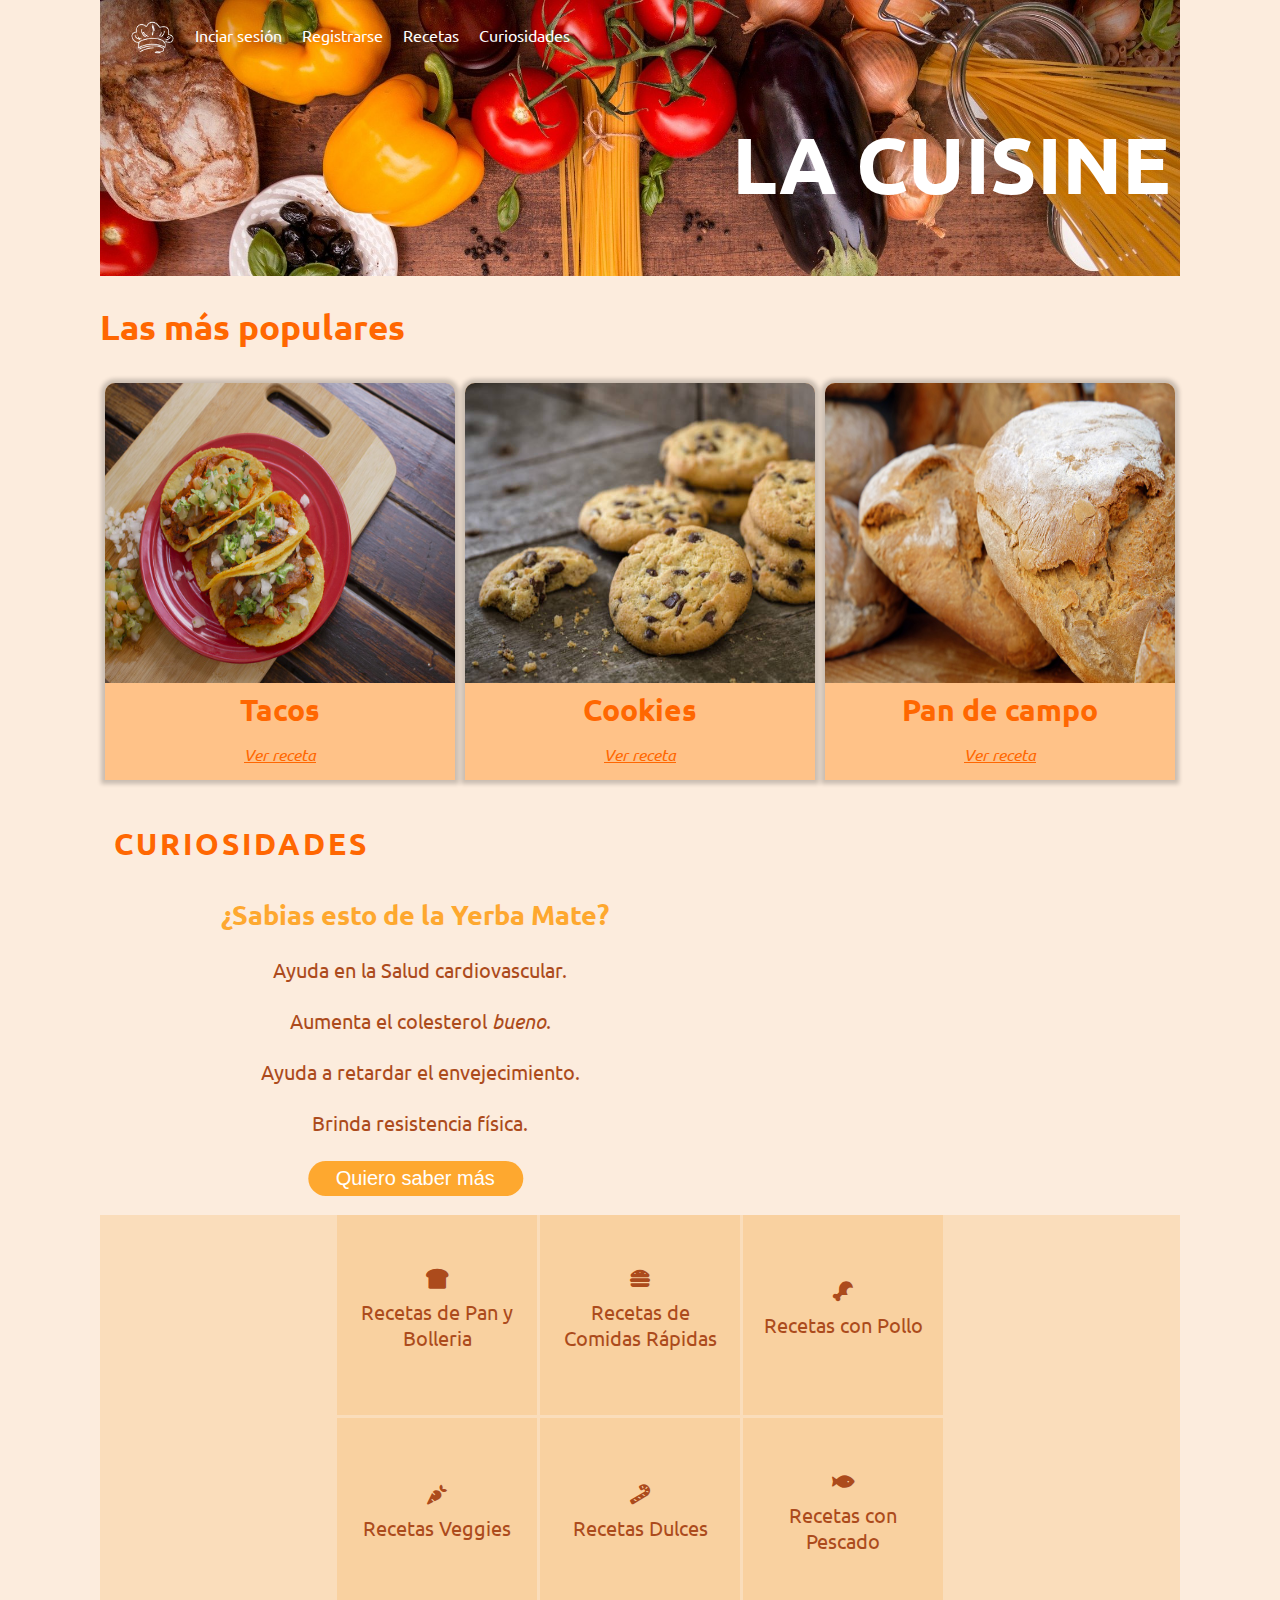
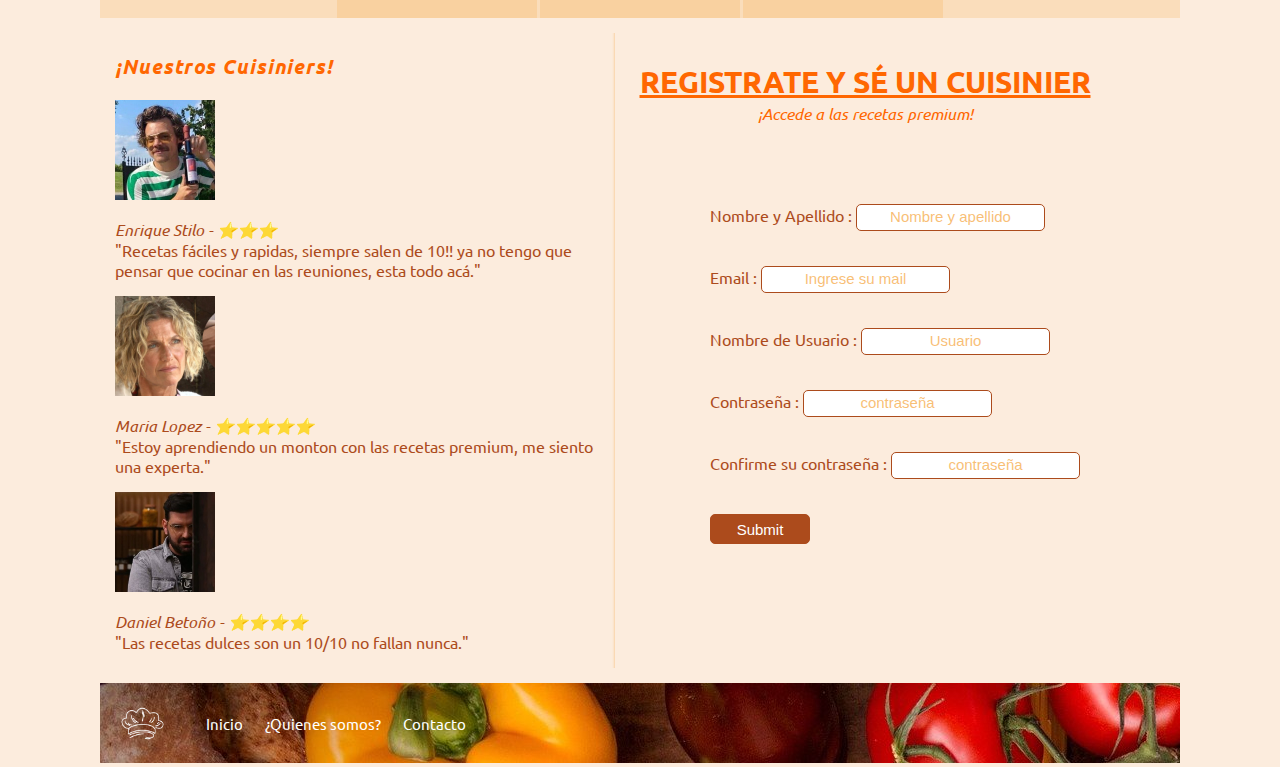
==== index.html @ 0534b6ce "Primer Commit" ====
<!DOCTYPE html>
<html lang="en">
<head>
    <meta charset="UTF-8">
    <meta http-equiv="X-UA-Compatible" content="IE=edge">
    <meta name="viewport" content="width=device-width, initial-scale=1.0">
    <link rel="stylesheet" href="style.css">
    <link rel="stylesheet" href="https://cdnjs.cloudflare.com/ajax/libs/font-awesome/5.15.3/css/all.min.css">
    <link rel="shortcut icon" href="./img/logo.png">
    <title>La Cuisine</title>
</head>
<body>
    <div class="conteiner">
    <header id="Inicio">
        <nav>
            <img src="./img/logow.png">
            <ul class="list-nav">
                <li><a href="#">Inciar sesión</a></li>
                <li><a href="#Registarse">Registrarse</a></li>
                <li><a href="#Recetas">Recetas</a></li>
                <li><a href="#Curiosidades">Curiosidades</a></li>
            </ul>
        </nav>
        <h1>LA CUISINE</h1>
    </header>
    <main class="main">
        <h2>Las más populares</h2>
     <div class="conteiner-cards">
        <div class="card">
            <img src="./img/tacos.jpg">
            <h3>Tacos</h3>
            <a href="#">Ver receta</a>
        </div>
        <div class="card">
            <img src="./img/cookies.jpg" alt="">
            <h3>Cookies</h3>
            <a href="#">Ver receta</a>
        </div>
        <div class="card">
            <img src="./img/pandecampo.jpg" alt="">
            <h3>Pan de campo</h3>
            <a href="#">Ver receta</a>
        </div>
      </div>
    </main>
    <section class="section-1" id="Curiosidades">
        <h2>CURIOSIDADES</h2>
    <div class="conteiner-info">
        <div class="info-princ">
            <h3>¿Sabias esto de la Yerba Mate?</h3>
            <ul class="list-ym">
                <li>Ayuda en la Salud cardiovascular.</li>
                <li>Aumenta el colesterol <em>bueno</em>.</li>
                <li>Ayuda a retardar el envejecimiento.</li>
                <li>Brinda resistencia física.</li>
            </ul>
            <button><a href="#">Quiero saber más</a></button>
        </div>
        <div class="video">
             <video src="./vid/pexels-los-muertos-crew-8279902.mp4" autoplay muted loop></video>   
        </div>     
    </div>       
    </section>
    <section class="section-2" id="Recetas">
       <div class="grid">
        <div class="a">
            <i class="fas fa-bread-slice"></i> 
            <a href="#">Recetas de Pan y Bolleria</a>
        </div>
        <div class="b">
            <i class="fas fa-hamburger"></i> 
            <a href="#">Recetas de Comidas Rápidas</a>
        </div>
        <div class="c">
            <i class="fas fa-drumstick-bite"></i>
            <a href="#">Recetas con Pollo</a>
        </div>
        <div class="d">
            <i class="fas fa-carrot"></i>
            <a href="#">Recetas Veggies</a>
        </div>
        <div class="e">
            <i class="fas fa-candy-cane"></i>
            <a href="#">Recetas Dulces</a>
        </div>
        <div class="f">
            <i class="fas fa-fish"></i> 
            <a href="#">Recetas con Pescado</a>
        </div>
       </div>
    </section>
    <section class="section-3">
        <aside class="aside">           
            <h3>¡Nuestros Cuisiniers!</h3>    
        <div>
            <img src="./img/harry.jpg">
            <div>
                <p><span>Enrique Stilo - ⭐⭐⭐</span> <br> "Recetas fáciles y rapidas, siempre salen de 10!! ya no tengo que pensar que cocinar en las reuniones, esta todo acá."</p>
            </div>
        </div>
        <div>
            <img src="./img/Maru.jpg">
            <div>
                <p><span>Maria Lopez - ⭐⭐⭐⭐⭐</span><br> "Estoy aprendiendo un monton con las recetas premium, me siento una experta."</p>
            </div>
        </div>
        <div>
            <img src="./img/betular.jpg" alt="">
            <div>
                <p><span>Daniel Betoño - ⭐⭐⭐⭐</span><br> "Las recetas dulces son un 10/10 no fallan nunca."</p>
            </div>
        </div>
    </aside>
    <div class="registrarse" id="Registarse">
        <h3>REGISTRATE Y SÉ UN CUISINIER</h3>
        <div>
            <p>¡Accede a las recetas premium!</p>
            <form>
                <ul>
                    <li> 
                        <label>Nombre y Apellido :</label> <input type="text" placeholder="Nombre y apellido">
                    </li>
                    <li>
                        <label>Email :</label> <input type="email" placeholder="Ingrese su mail">
                    </li>
                    <li>
                        <label>Nombre de Usuario :</label> <input type="text" placeholder="Usuario">
                    </li>
                    <li>
                        <label>Contraseña :</label> <input type="password" placeholder="contraseña">
                    </li>
                    <li>
                        <label>Confirme su contraseña :</label> <input type="password" placeholder="contraseña">
                    </li>
                    <li>
                        <input class="enviar" type="submit">
                    </li>
                </ul>
            </form>           
        </div>
    </div>
    </section>
    <footer class="footer">
            <div class="logo">
                <img src="./img/logow.png">
            </div>
            <div class="links">
                <ul class="list-ft">
                    <li><a href="#Inicio">Inicio</a></li>
                    <li> <a href="#">¿Quienes somos?</a></li>
                    <li><a href="#">Contacto</a></li>
                </ul>           
            </div>           
        </footer>
</div>
</body>
</html>
---- style.css ----
@import url('https://fonts.googleapis.com/css2?family=Ubuntu&display=swap');

html {
    box-sizing: border-box;
}

*,
*:before,
*:after {
  box-sizing: inherit;
}

body {
  margin: 0;
  display: flex;
  font-family: 'Ubuntu', sans-serif;
  background: #fcecdd ;
}
.conteiner {
  max-width: 1366px;
  margin: 0 auto;

}
header {
  background-image: url("img/header.jpg");
  background-repeat: no-repeat ; 
  background-size: cover;
  padding: 10px; 
}

nav {
  max-height: 50px;
  display: flex;
  align-items: center;
}

nav img {
   width: 45px;
   height: 45px;
   margin-left: 20px;
}

nav img:hover {
  width: 50px;
  height: 50px;
  transform: rotate(10deg);
}

.list-nav {
  margin: 20px 10px;
  padding: 0;
  display: flex;
  list-style: none; 

}

.list-nav a{
  margin: 5px;
  padding: 5px;
  text-decoration: none;
  color: white;
}

.list-nav a:hover {
  background: rgba(0, 0, 0, 0.2);
  cursor: pointer;
}

header h1 {
  text-align: end;
  color: white;
  font-size: 80px;
   
}
/* ------------- */
/* video {
  max-width: 500px; */

/* MAIN ----------- */
main h2 {
  color: #ff6701;
  font-size: 35px;
}

.conteiner-cards {
  display: flex;
  justify-content: center;
}

main img {
  width: 100%;
  height: 300px;
  border-radius: 10px 10px 0 0; 
}

.card {
  /* border: 1px solid black; */
  border-radius: 10px 10px 0 0;
  max-width: 350px;
  margin: 5px;
  background: #ffc288;
  box-shadow: 0 0 4px 4px rgba(0, 0, 0, 0.2);
}

.card h3 {
  color: #ff6701;
  text-align: center;
  font-size: 30px;
  margin: 5px;
}

.card a {
  display: flex;
  justify-content: center;
  align-items: center;
  margin: 15px;
  color: #ff6701;
  font-style: italic;
}

.card a:hover{
  font-size: 17px;
}

/* SECTION 1 --------------- */

.section-1 {
  /* border: 1px solid black; */
  max-width: 1366px;
  height: 400px;
  /* background: rgba(245, 163, 57, 0.2); */
  margin: 15px 0;
  border-radius: 10px;
}

.section-1 h2 {
  color: #ff6701;
  margin: 15px 7px 7px 7px;
  padding: 25px 7px 7px 7px;
  font-size: 30px;
  letter-spacing: 3px;
}

.conteiner-info {
  display: flex;
  justify-content: space-between;
  align-items: center;
  height: 330px;
}

.info-princ {
  width: 600px;
  height: 320px;
  text-align: center;
}

.info-princ h3 {
  color: #fea82f;
  font-size: 27px;
  margin: 15px;
  width: 100%;
}

.list-ym {
  list-style: none;
  margin: 10px;
  text-align: center;
}

.list-ym li {
  margin: 25px;
  font-size: 20px;
  color: #ac4b1c;
}

.info-princ  button{
  width: 215px;
  height: 35px;
  background: #fea82f;
  border: none;
  border-radius: 20px;
  font-size: 20px;
  margin-left: 18%;
  transform: translateX(-18%);
} 

.info-princ a {
  padding: 10px;
  color: white;
  text-decoration: none;
  text-align: center;
}

.info-princ button:hover {
  cursor: pointer;
  background: white;
  border: 1px solid #fea82f ;
}

.info-princ a:hover {
  color: #fea82f;
}

video{
  margin: 15px 40px 15px 15px;
  max-width: 500px;
  height: 300px; 
}

/* SECTIOM-2 ------------------- */
.grid {
  /* border: solid 1px black; */
  display: inline-grid;
  grid-template-columns: 200px 200px 200px;
  grid-template-rows: 200px 200px;
  grid-gap: 3px;
  
}
.section-2 div {
  background: rgba(245, 163, 57, 0.2); 
 /*  border: black 1px solid; */
  display: grid;
  justify-content: center;
}

.section-2 div a {
  display: grid;
  justify-items: center;
  align-items: start;
  text-align: center ;
  text-decoration: none;
  color: #ac4b1c;
  font-size: 20px;
  margin: 10px;
}
.section-2 div i {
  display: grid;
  justify-items: center;
  align-items: end;
  color: #ac4b1c;
  font-size: 20px;
}
.section-2 div a:hover {
  cursor: pointer;
  color: #ff6701;
}

.section-2 div i:hover {
  font-size: 23px;
  transform: rotate(10deg);
}

/* SECTION-3 ------------------------ */

.section-3 {
  /* max-width: 1366px ; */
  display: flex;
  margin: 15px;
}
.aside {
  /* border: 1px solid black; */
  box-shadow:inset -3px 0px 3px -3px rgba(245, 163, 57, 0.7);
  max-width: 500px ;
  
}
.aside img {
  width: 100px;
  height: 100px;
}

.aside h3 {
  font-size: 20px;
  color: #ff6701;
  font-style: italic;
  letter-spacing: 1px;
}

.aside span {
  font-style: italic;
}

.aside p {
  color: #ac4b1c;
}

/* ----------------- */

.registrarse {
  /* border: 1px solid black; */
  width: 500px;
  height: 500px;
}
.registrarse h3 {
   color: #ff6701;
   font-size: 30px;
   text-align: center;
   text-decoration: underline;
   margin-bottom: 2px;
}

.registrarse p {
  text-align: center;
  font-style: italic;
  color: #ff6701;
  margin-top: 0;
  margin-bottom: 10px;
}
.registrarse ul {
  margin: 80px 20px;
}
.registrarse li{
  width: 100%;
  margin: 35px;
  list-style: none;
}
label {
  color: #ac4b1c;
}

input {
  border: 1px solid #ac4b1c;
  border-radius: 5px;
  padding: 5px;
}

input::placeholder {
  font-size: 15px;
  text-align: center;
  color: rgba(245, 163, 57, 0.7);
}

.enviar {
  background: #ac4b1c;
  color: white;
  text-align: center;
  width: 100px;
  height: 30px;
  font-size: 15px;
  padding: 2px;
}

.enviar:hover {
  background: white;
  border: 1px solid #ac4b1c;
  color: #ac4b1c;
  cursor: pointer;
}

/* FOOTER ----------------- */
footer {
  background: url(./img/header.jpg);
  height: 80px;
  display: flex;
  justify-content: start;
  align-items: center;
}
.logo img{
  margin: 20px;
  width: 45px;
  height: 45px;
}

.logo img:hover {
  width: 50px;
  height: 50px;
  transform: rotate(10deg);
}

.list-ft {
display: flex;
list-style: none;
margin: 5px;
padding: 5px;
}

.list-ft li {
  font-size: 15px;
  margin: 5px;
}
.list-ft a:hover {
  background: rgba(0, 0, 0, 0.4);
  cursor: pointer;
}
.list-ft li  a {
  color: white;
  text-decoration: none;
  padding: 2px;
  margin: 4px;
  text-align: center;
}
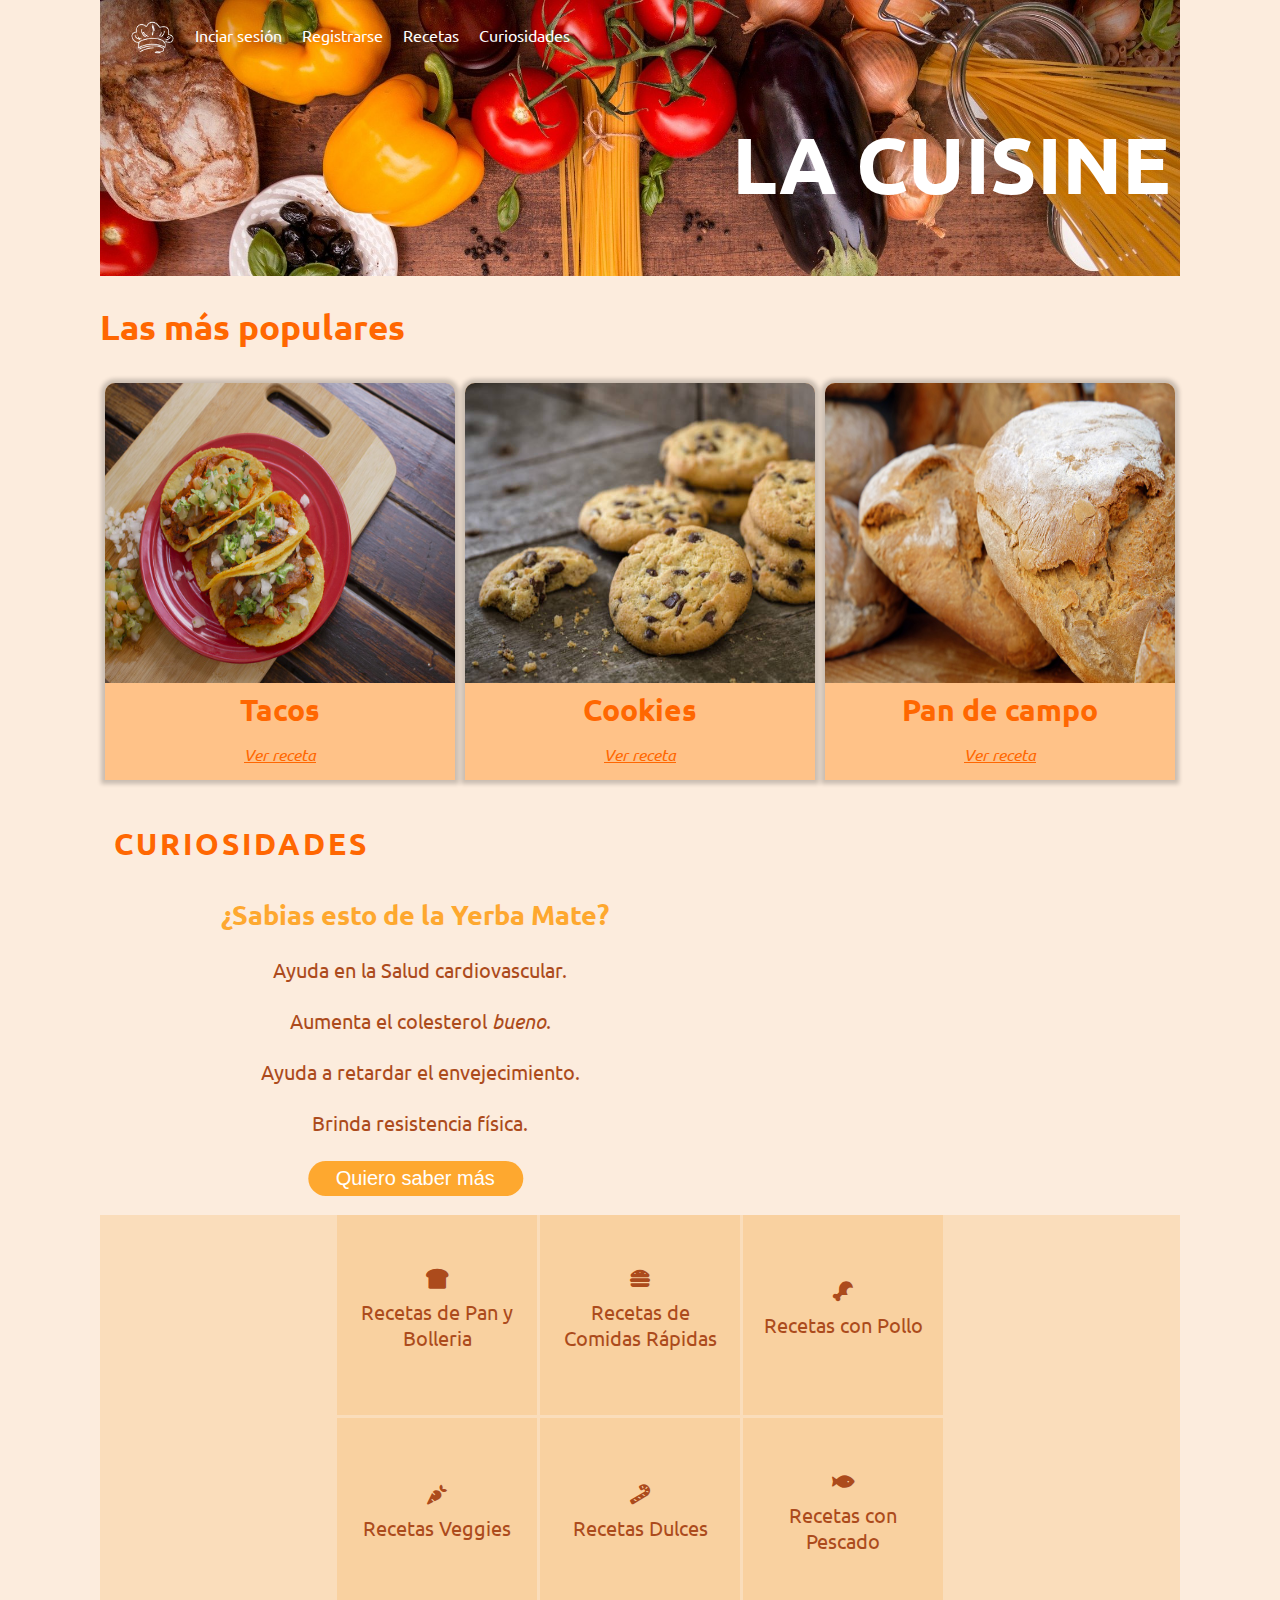
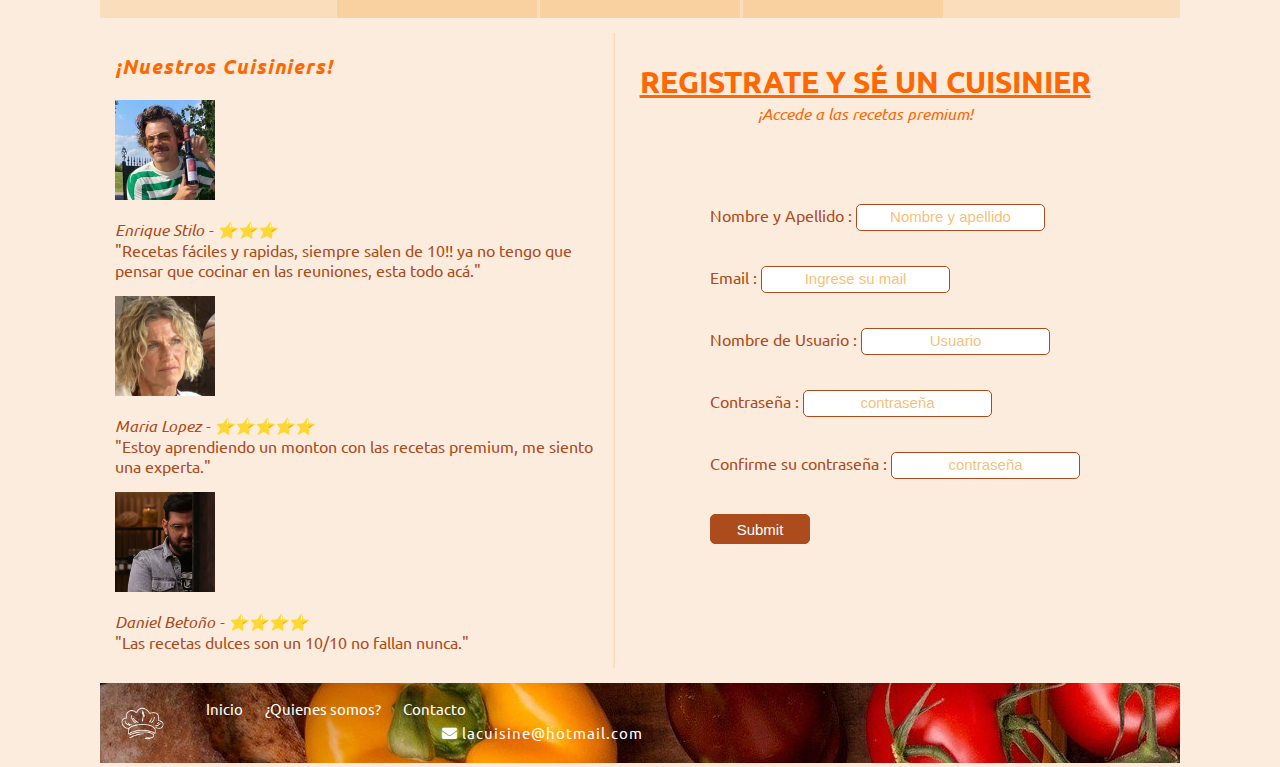
==== commit 1adb1e8e: "tercercommit" ====
--- a/index.html
+++ b/index.html
@@ -15,7 +15,14 @@
         <nav>
             <img src="./img/logow.png">
             <ul class="list-nav">
-                <li><a href="#">Inciar sesión</a></li>
+                <li>
+                    <a href="#">Inciar sesión</a>
+                <ul class="submenu">
+                    <li><input type="text" placeholder="Usuario"></li>
+                    <li><input type="password" placeholder="Contraseña"></li>
+                    <li><input class="enviar" type="submit"></li>
+                </ul>
+                </li>
                 <li><a href="#Registarse">Registrarse</a></li>
                 <li><a href="#Recetas">Recetas</a></li>
                 <li><a href="#Curiosidades">Curiosidades</a></li>
@@ -29,17 +36,17 @@
         <div class="card">
             <img src="./img/tacos.jpg">
             <h3>Tacos</h3>
-            <a href="#">Ver receta</a>
+            <a href="./paginas secundarias/tacos.html" target="_blank">Ver receta</a>
         </div>
         <div class="card">
             <img src="./img/cookies.jpg" alt="">
             <h3>Cookies</h3>
-            <a href="#">Ver receta</a>
+            <a href="./paginas secundarias/cookies.html" target="_blank">Ver receta</a>
         </div>
         <div class="card">
             <img src="./img/pandecampo.jpg" alt="">
             <h3>Pan de campo</h3>
-            <a href="#">Ver receta</a>
+            <a href="./paginas secundarias/Pandecampo.html" target="_blank">Ver receta</a>
         </div>
       </div>
     </main>
@@ -54,7 +61,7 @@
                 <li>Ayuda a retardar el envejecimiento.</li>
                 <li>Brinda resistencia física.</li>
             </ul>
-            <button><a href="#">Quiero saber más</a></button>
+            <button><a href="./paginas secundarias/yerbamate.html" target="_blank">Quiero saber más</a></button>
         </div>
         <div class="video">
              <video src="./vid/pexels-los-muertos-crew-8279902.mp4" autoplay muted loop></video>   
@@ -65,27 +72,27 @@
        <div class="grid">
         <div class="a">
             <i class="fas fa-bread-slice"></i> 
-            <a href="#">Recetas de Pan y Bolleria</a>
+            <a href="./paginas secundarias/ps5.html" target="_blank">Recetas de Pan y Bolleria</a>
         </div>
         <div class="b">
             <i class="fas fa-hamburger"></i> 
-            <a href="#">Recetas de Comidas Rápidas</a>
+            <a href="./paginas secundarias/ps5.html" target="_blank">Recetas de Comidas Rápidas</a>
         </div>
         <div class="c">
             <i class="fas fa-drumstick-bite"></i>
-            <a href="#">Recetas con Pollo</a>
+            <a href="./paginas secundarias/ps5.html" target="_blank">Recetas con Pollo</a>
         </div>
         <div class="d">
             <i class="fas fa-carrot"></i>
-            <a href="#">Recetas Veggies</a>
+            <a href="./paginas secundarias/ps5.html" target="_blank">Recetas Veggies</a>
         </div>
         <div class="e">
             <i class="fas fa-candy-cane"></i>
-            <a href="#">Recetas Dulces</a>
+            <a href="./paginas secundarias/ps5.html" target="_blank">Recetas Dulces</a>
         </div>
         <div class="f">
             <i class="fas fa-fish"></i> 
-            <a href="#">Recetas con Pescado</a>
+            <a href="./paginas secundarias/ps5.html" target="_blank">Recetas con Pescado</a>
         </div>
        </div>
     </section>
@@ -148,7 +155,10 @@
                 <ul class="list-ft">
                     <li><a href="#Inicio">Inicio</a></li>
                     <li> <a href="#">¿Quienes somos?</a></li>
-                    <li><a href="#">Contacto</a></li>
+                    <li><a href="#">Contacto</a>
+                    <ul>
+                        <li><i class="fas fa-envelope"></i>  lacuisine@hotmail.com</li>
+                    </ul></li>
                 </ul>           
             </div>           
         </footer>
--- a/style.css
+++ b/style.css
@@ -72,11 +72,42 @@
   font-size: 80px;
    
 }
-/* ------------- */
-/* video {
-  max-width: 500px; */
-
+/* SUBMENU NAV--------- */
+.submenu{
+  margin: 2px;
+  display: none;
+  position: absolute;
+
+}
+.submenu li{
+  float: none;
+  list-style: none;
+  margin: 2px;
+}
+.submenu input {
+  margin: 2px;
+  background: #ac4b1c;
+  border: none ;
+  width: 100px;
+}
+.submenu .enviar {
+  color: white;
+  background: #ac4b1c;
+  border: none;
+  width: 60px;
+  height: 20px;
+  padding: 2px;
+}
+.submenu input::placeholder{
+  color: white;
+}
+
+nav ul li:hover > ul {
+  display: block;
+
+}
 /* MAIN ----------- */
+
 main h2 {
   color: #ff6701;
   font-size: 35px;
@@ -388,3 +419,10 @@
   margin: 4px;
   text-align: center;
 }
+
+/* SUBMENU FOOTER -------- */
+.list-ft ul li {
+  list-style: none;
+  color: white;
+  letter-spacing: 1px;
+}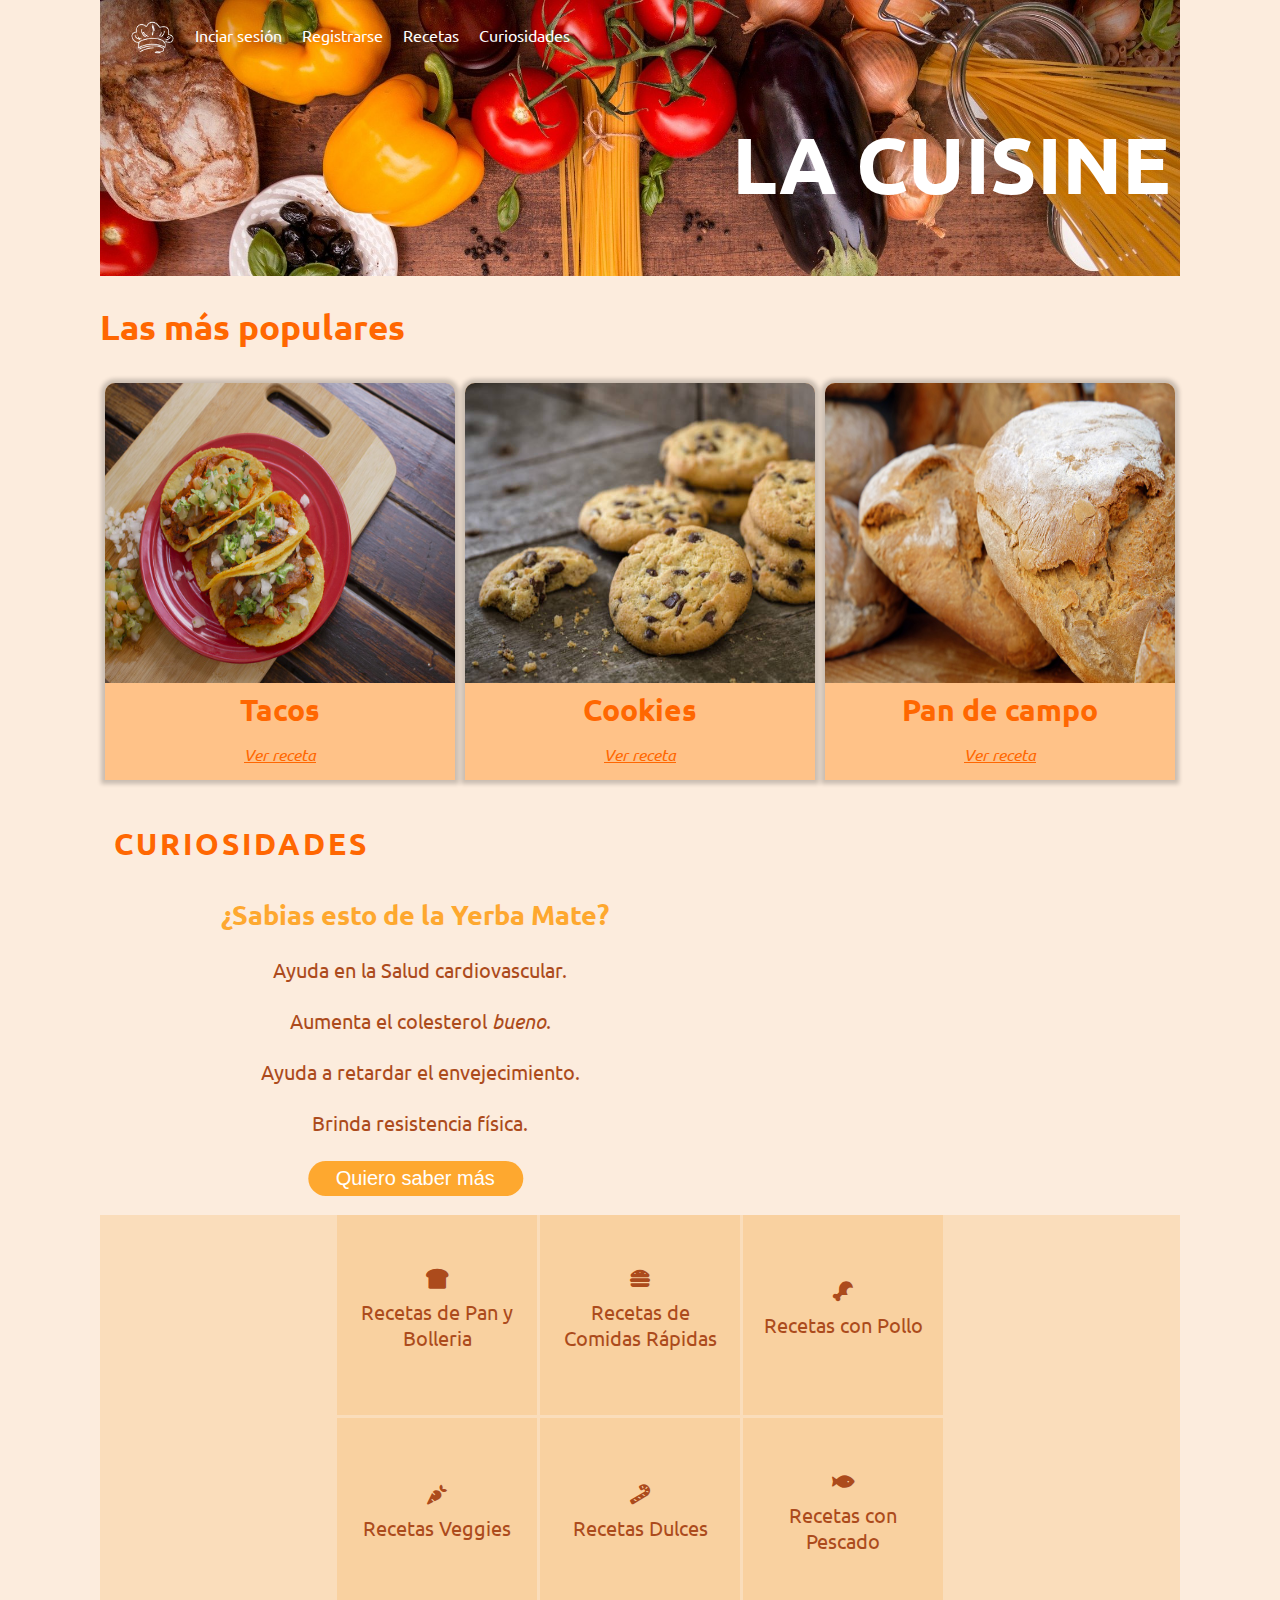
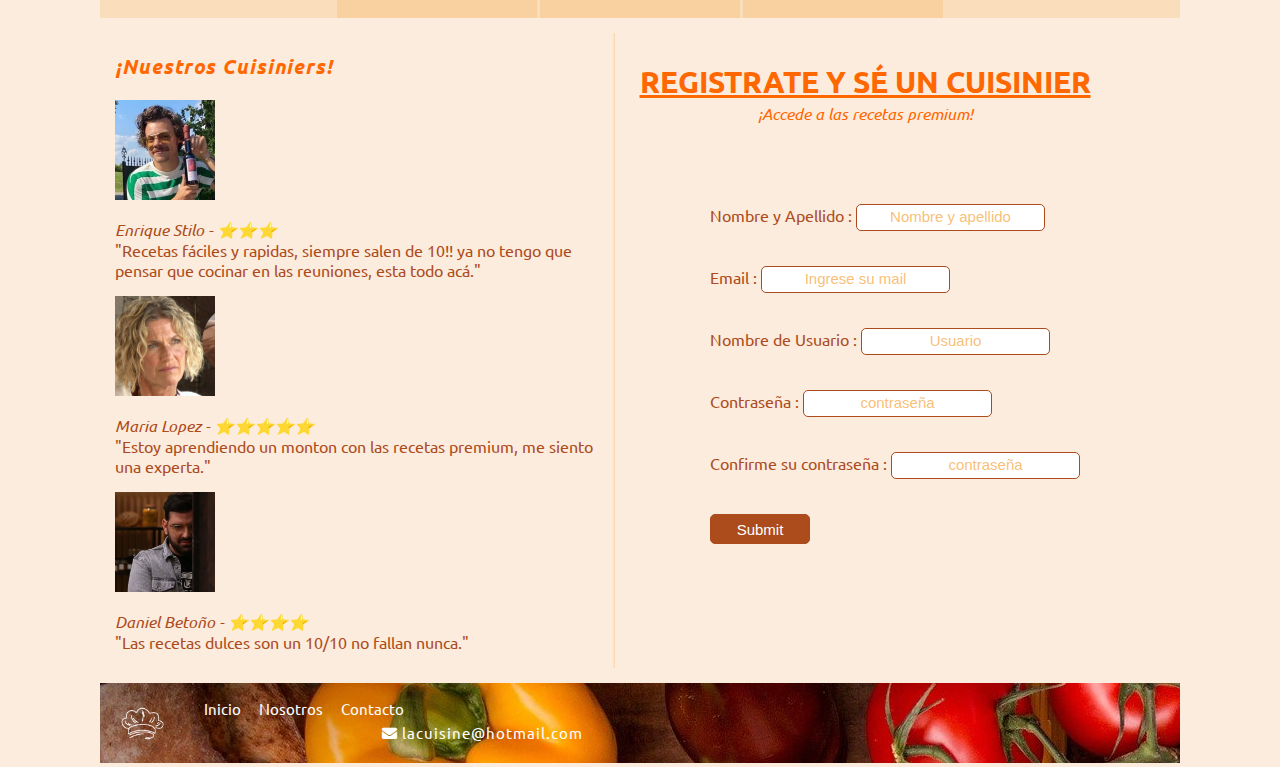
==== commit 12a0dd27: "ultimocommit" ====
--- a/index.html
+++ b/index.html
@@ -154,7 +154,7 @@
             <div class="links">
                 <ul class="list-ft">
                     <li><a href="#Inicio">Inicio</a></li>
-                    <li> <a href="#">¿Quienes somos?</a></li>
+                    <li> <a href="./paginas secundarias/ps6.html">Nosotros</a></li>
                     <li><a href="#">Contacto</a>
                     <ul>
                         <li><i class="fas fa-envelope"></i>  lacuisine@hotmail.com</li>
--- a/style.css
+++ b/style.css
@@ -416,7 +416,7 @@
   color: white;
   text-decoration: none;
   padding: 2px;
-  margin: 4px;
+  margin: 2px;
   text-align: center;
 }
 
@@ -425,4 +425,129 @@
   list-style: none;
   color: white;
   letter-spacing: 1px;
+}
+
+/* MEDIA QUERIE EJAWr */
+@media (max-width: 1024px) {
+  .conteiner {
+    max-width: 1024px;
+  }
+  h1 {
+    margin: 15px;
+  }
+
+  .card img {
+    height: 200px;
+  }
+  .card {
+    width: 280px;
+  }
+
+  main h2 {
+    margin: 7px;
+    padding: 7px;
+  }
+}
+
+@media (max-width:768px) {
+.conteiner {
+  max-width: 768px;
+  margin: 0 auto;
+}
+
+video {
+  width: 300px;
+  height: 300px;
+  margin: 1px;
+}
+
+.section-3 {
+  margin: 2px;
+  display: flex;
+  flex-direction: column;
+  justify-content: center;
+  align-items: center;
+}
+
+.registrarse {
+  height: 320px;
+  margin: 5px;
+}
+.registrarse div {
+  margin: 5px;
+}
+.registrarse ul {
+  margin: 2px;
+}
+
+.registrarse li {
+  margin: 10px;
+}
+
+
+}
+
+@media (max-width: 500px) {
+  .conteiner {
+    max-width: 500px;
+    margin: 0 auto;
+  }
+  header h1 {
+    font-size: 45px;
+  }
+
+  nav a {
+    font-size: 15px;
+  }
+  .conteiner-cards {
+    display: flex;
+    align-items: center;
+    justify-content: center;
+    flex-direction: column;
+  }
+  footer {
+    max-width: 500px;
+    margin: 0 auto;   
+  }
+  footer a,
+  footer i{
+    width: 100%;
+    text-align: justify;
+    font-size: 15px;
+  }
+  video {
+    display: none;
+  }
+
+  .grid {
+    display: grid;
+    grid-template-columns: repeat(3, 1fr);
+    grid-auto-rows: minmax(100px, auto);
+
+  }
+
+  .grid div a {
+    font: 1x;
+  }
+
+  .section-3 {
+    margin: 2px;
+    display: flex;
+    flex-direction: column;
+  }
+
+  .registrarse {
+    height: 320px;
+    margin: 5px;
+  }
+  .registrarse div {
+    margin: 5px;
+  }
+  .registrarse ul {
+    margin: 2px;
+  }
+
+  .registrarse li {
+    margin: 10px;
+  }
 }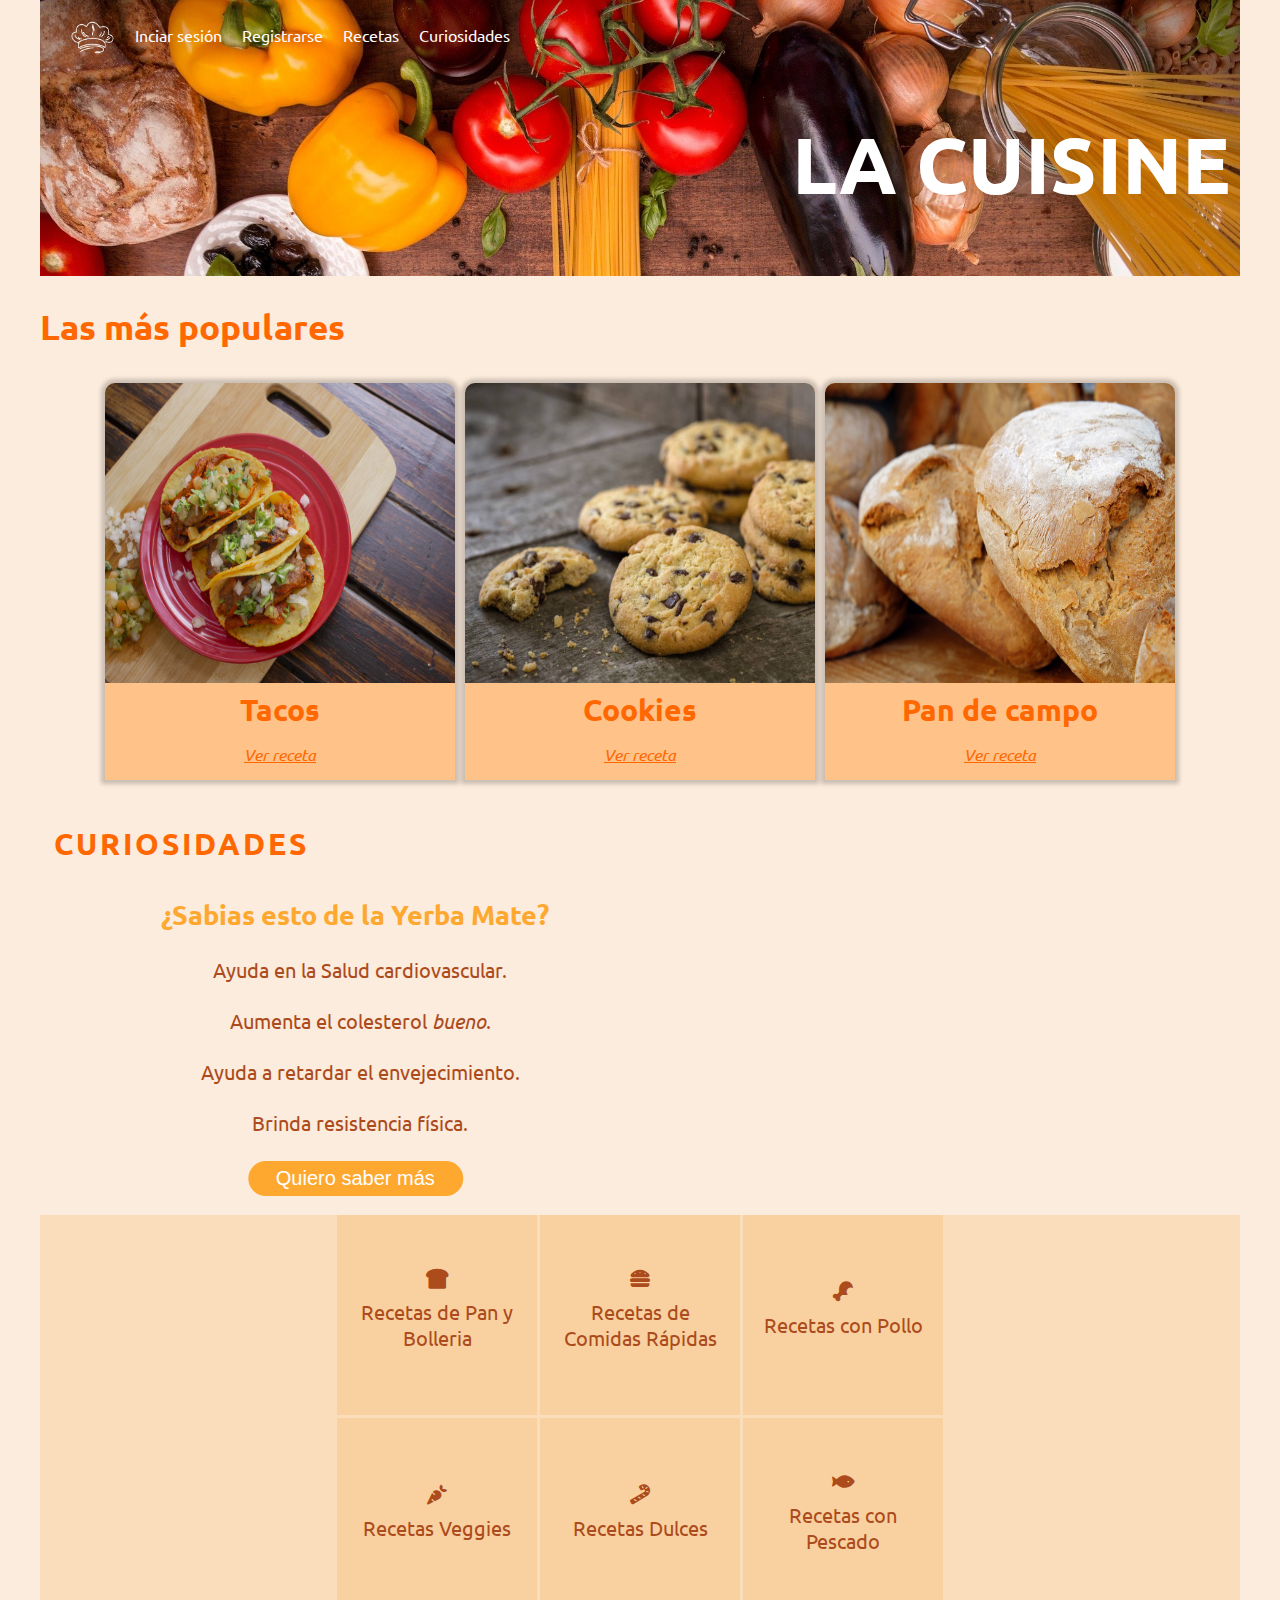
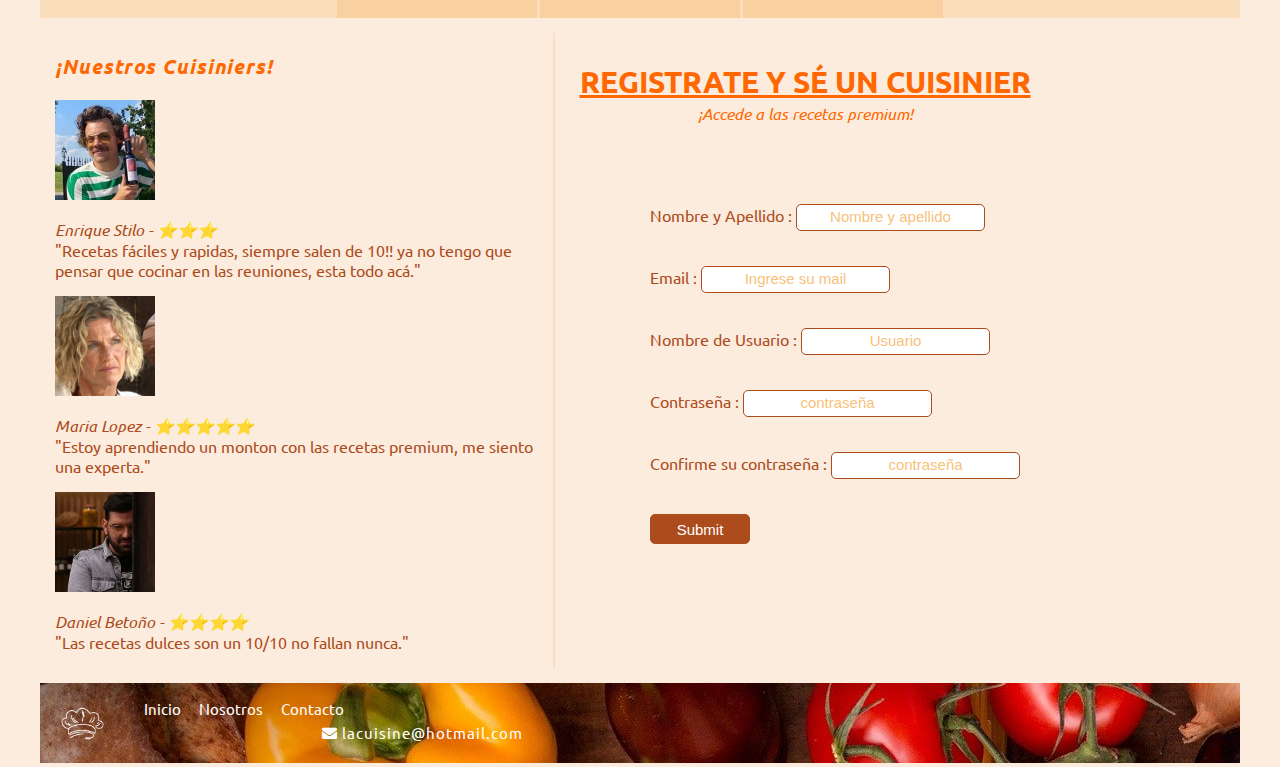
==== commit ef99aca4: "lastcommit" ====
--- a/index.html
+++ b/index.html
@@ -10,7 +10,6 @@
     <title>La Cuisine</title>
 </head>
 <body>
-    <div class="conteiner">
     <header id="Inicio">
         <nav>
             <img src="./img/logow.png">
@@ -35,18 +34,23 @@
      <div class="conteiner-cards">
         <div class="card">
             <img src="./img/tacos.jpg">
-            <h3>Tacos</h3>
-            <a href="./paginas secundarias/tacos.html" target="_blank">Ver receta</a>
+            <div>
+             <h3>Tacos</h3>
+            <a href="./paginas secundarias/tacos.html" target="_blank">Ver receta</a>   
+            </div>            
         </div>
         <div class="card">
             <img src="./img/cookies.jpg" alt="">
+            <div>
             <h3>Cookies</h3>
             <a href="./paginas secundarias/cookies.html" target="_blank">Ver receta</a>
+            </div>            
         </div>
         <div class="card">
             <img src="./img/pandecampo.jpg" alt="">
+            <div>
             <h3>Pan de campo</h3>
-            <a href="./paginas secundarias/Pandecampo.html" target="_blank">Ver receta</a>
+            <a href="./paginas secundarias/Pandecampo.html" target="_blank">Ver receta</a></div>           
         </div>
       </div>
     </main>
@@ -162,6 +166,5 @@
                 </ul>           
             </div>           
         </footer>
-</div>
 </body>
 </html>--- a/style.css
+++ b/style.css
@@ -11,16 +11,12 @@
 }
 
 body {
-  margin: 0;
-  display: flex;
+  max-width: 1200px;
+  margin: 0 auto;
   font-family: 'Ubuntu', sans-serif;
   background: #fcecdd ;
 }
-.conteiner {
-  max-width: 1366px;
-  margin: 0 auto;
-
-}
+
 header {
   background-image: url("img/header.jpg");
   background-repeat: no-repeat ; 
@@ -488,10 +484,9 @@
 }
 
 @media (max-width: 500px) {
-  .conteiner {
-    max-width: 500px;
-    margin: 0 auto;
-  }
+
+  /* HEADER */
+  
   header h1 {
     font-size: 45px;
   }
@@ -499,55 +494,71 @@
   nav a {
     font-size: 15px;
   }
+/* MAIN  */
   .conteiner-cards {
     display: flex;
     align-items: center;
     justify-content: center;
     flex-direction: column;
   }
-  footer {
-    max-width: 500px;
-    margin: 0 auto;   
+
+  /* video */ 
+  video {
+    display: none;
+  }
+  .info-princ{
+    width: 100%;
+  }
+
+  .info-princ h3 {
+    margin: 10px 0;
+  }
+
+/* GRID */
+  .grid {
+    display: grid;
+    grid-template-columns: repeat(3, 1fr);
+    grid-auto-rows: minmax(100px, auto);
+
+  }
+
+/* SECTION-3 */
+  .section-3 {
+    margin: 2px;
+    display: flex;
+    flex-direction: column;
+  }
+
+  .registrarse {
+    width: 100%;
+    height: 320px;
+    margin: 5px;
+  }
+
+  .registrarse div {
+    margin: 5px;
+  }
+
+  .registrarse ul {
+    margin: 2px;
+  }
+
+  .registrarse li {
+    margin: 10px 0;
+  }
+
+/* FOOTER */
+ul.list-ft {
+  margin: 0;
+}
+  footer  {
+    width: 100%;
   }
   footer a,
   footer i{
     width: 100%;
     text-align: justify;
     font-size: 15px;
-  }
-  video {
-    display: none;
-  }
-
-  .grid {
-    display: grid;
-    grid-template-columns: repeat(3, 1fr);
-    grid-auto-rows: minmax(100px, auto);
-
-  }
-
-  .grid div a {
-    font: 1x;
-  }
-
-  .section-3 {
-    margin: 2px;
-    display: flex;
-    flex-direction: column;
-  }
-
-  .registrarse {
-    height: 320px;
-    margin: 5px;
-  }
-  .registrarse div {
-    margin: 5px;
-  }
-  .registrarse ul {
-    margin: 2px;
-  }
-
-  .registrarse li {
-    margin: 10px;
-  }
+  } 
+
 }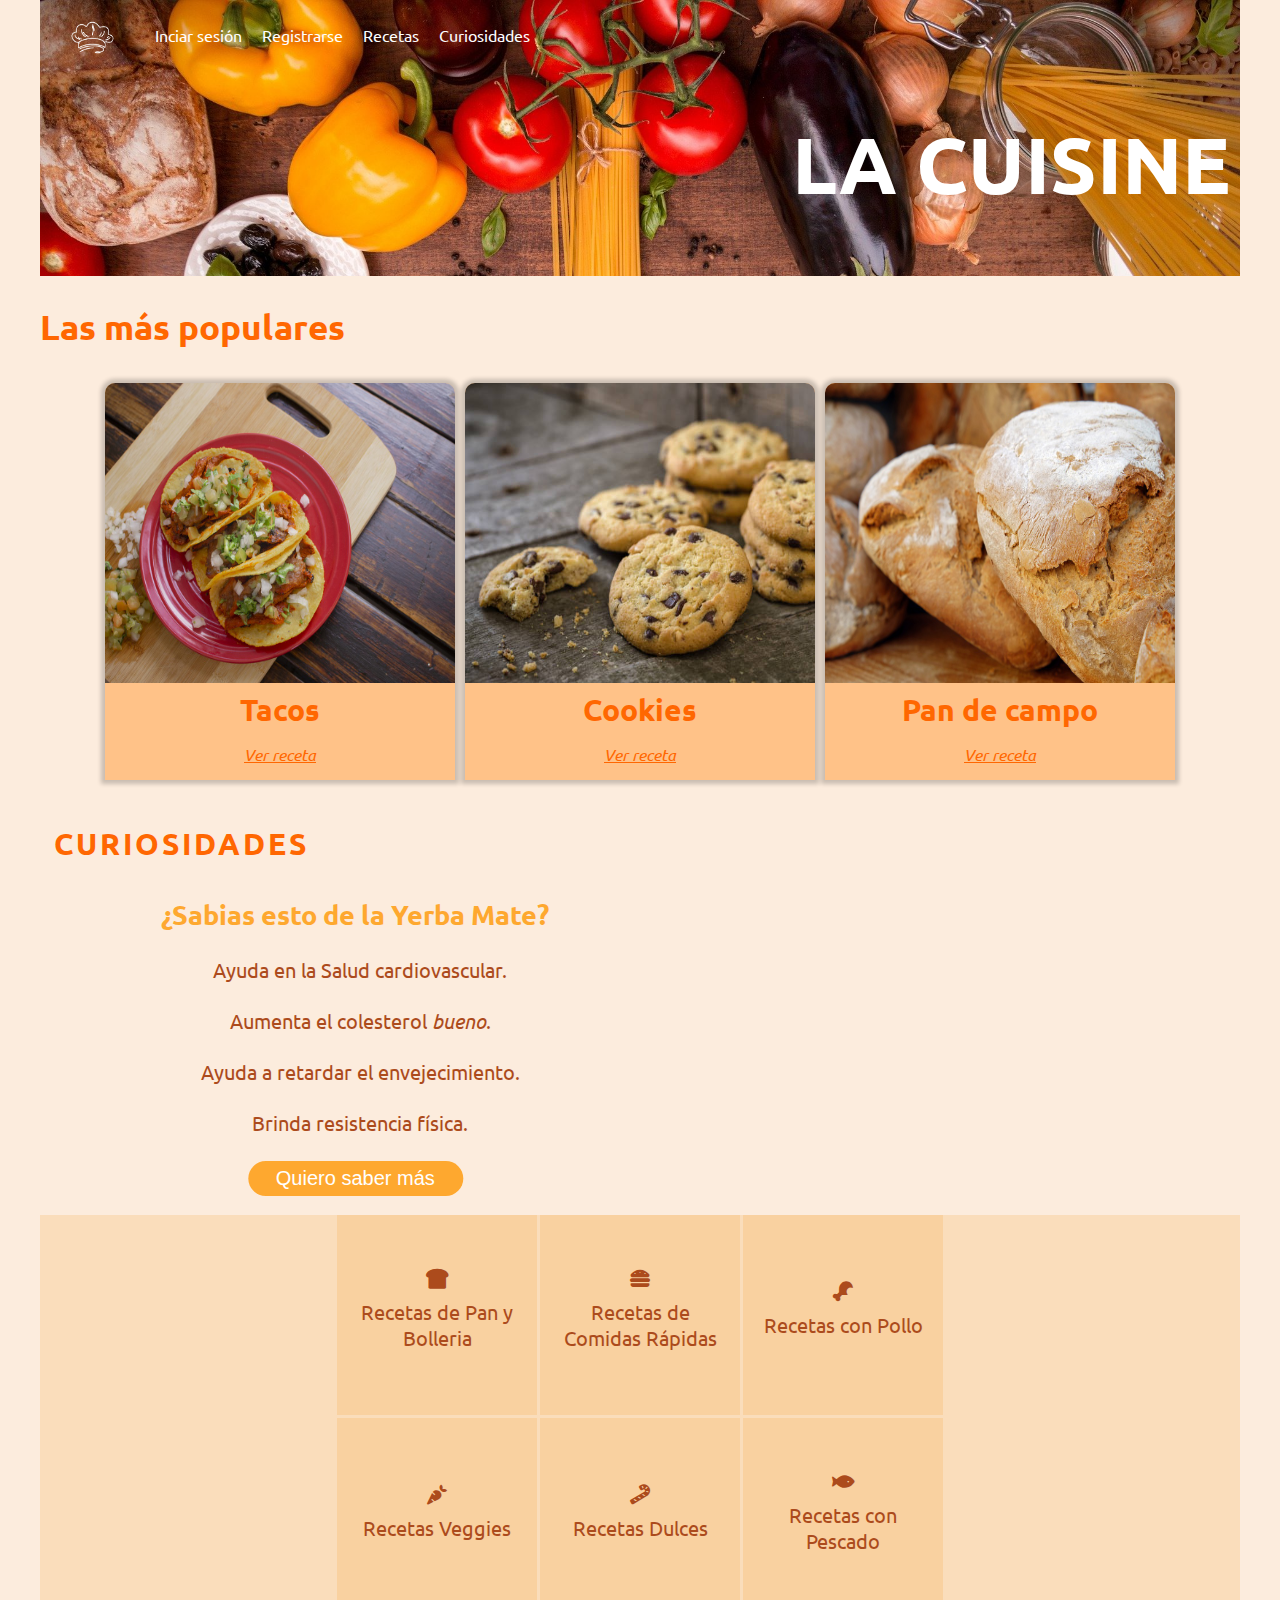
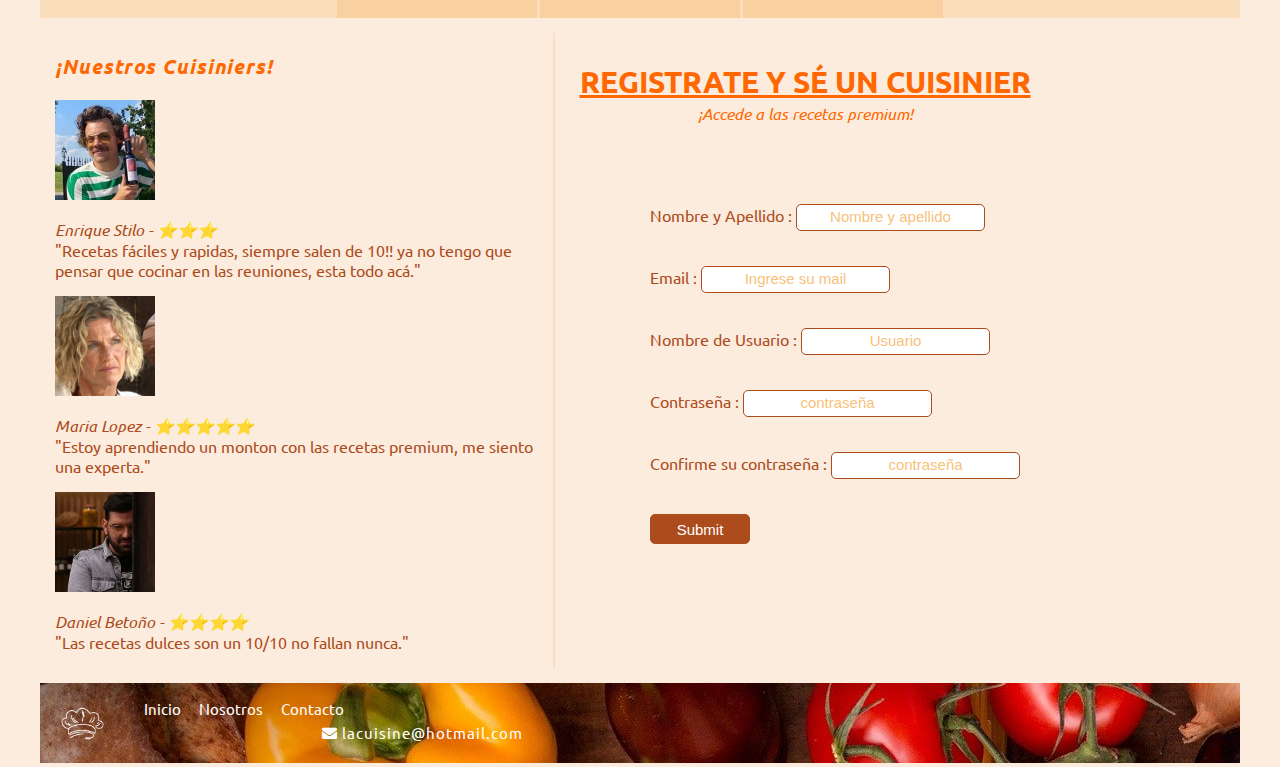
==== commit bd75d04e: ".." ====
--- a/index.html
+++ b/index.html
@@ -12,7 +12,7 @@
 <body>
     <header id="Inicio">
         <nav>
-            <img src="./img/logow.png">
+            <img class="logo" src="./img/logow.png">
             <ul class="list-nav">
                 <li>
                     <a href="#">Inciar sesión</a>
@@ -152,8 +152,8 @@
     </div>
     </section>
     <footer class="footer">
-            <div class="logo">
-                <img src="./img/logow.png">
+            <div>
+                <img class="logo"src="./img/logow.png">
             </div>
             <div class="links">
                 <ul class="list-ft">
@@ -161,7 +161,7 @@
                     <li> <a href="./paginas secundarias/ps6.html">Nosotros</a></li>
                     <li><a href="#">Contacto</a>
                     <ul>
-                        <li><i class="fas fa-envelope"></i>  lacuisine@hotmail.com</li>
+                        <li><i class="fas fa-envelope"></i> lacuisine@hotmail.com</li>
                     </ul></li>
                 </ul>           
             </div>           
--- a/style.css
+++ b/style.css
@@ -381,13 +381,13 @@
   justify-content: start;
   align-items: center;
 }
-.logo img{
+.logo {
   margin: 20px;
   width: 45px;
   height: 45px;
 }
 
-.logo img:hover {
+.logo:hover {
   width: 50px;
   height: 50px;
   transform: rotate(10deg);
@@ -528,7 +528,9 @@
     display: flex;
     flex-direction: column;
   }
-
+.registrarse h3 {
+  margin: 2px;
+}
   .registrarse {
     width: 100%;
     height: 320px;
@@ -552,13 +554,15 @@
   margin: 0;
 }
   footer  {
+    padding: 10px;
     width: 100%;
   }
   footer a,
-  footer i{
+  footer ul ul li{
     width: 100%;
     text-align: justify;
-    font-size: 15px;
+    font-size: 12px;
   } 
-
+  .logo {
+    margin: 2px;
 }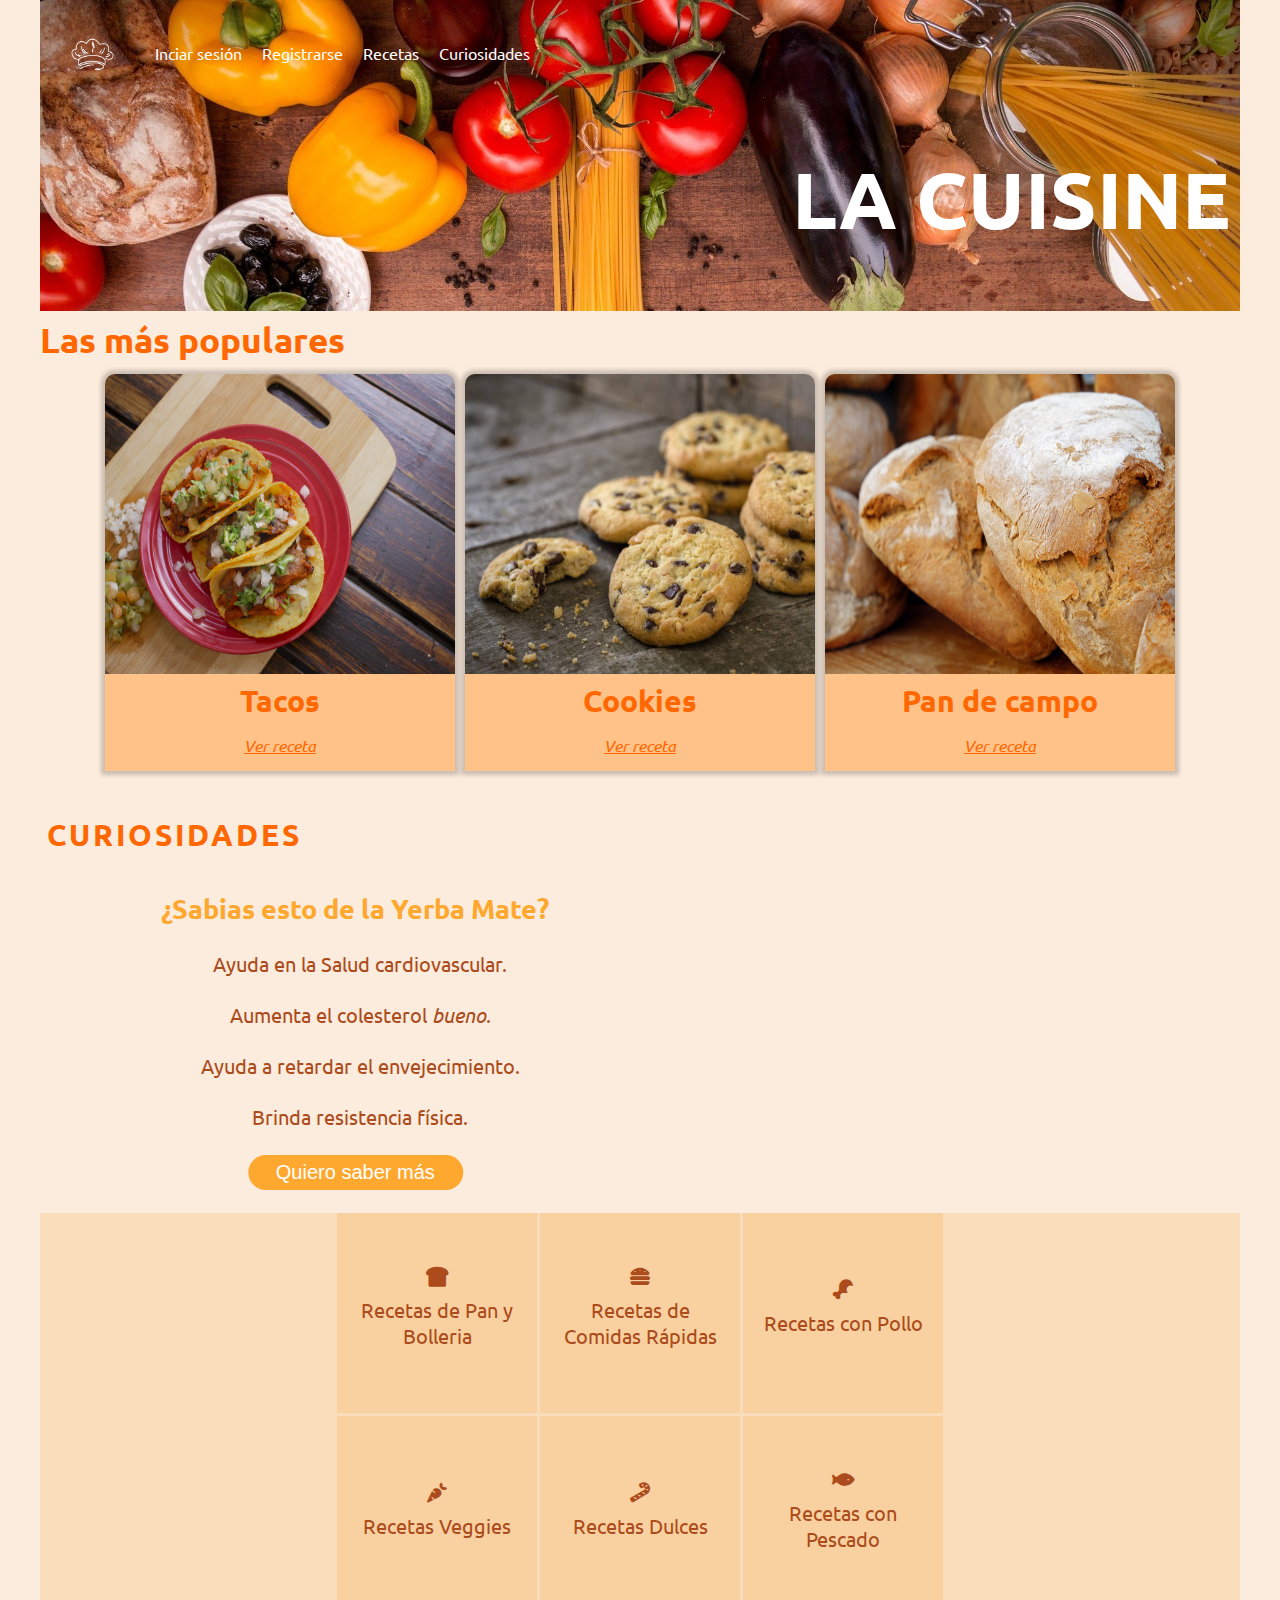
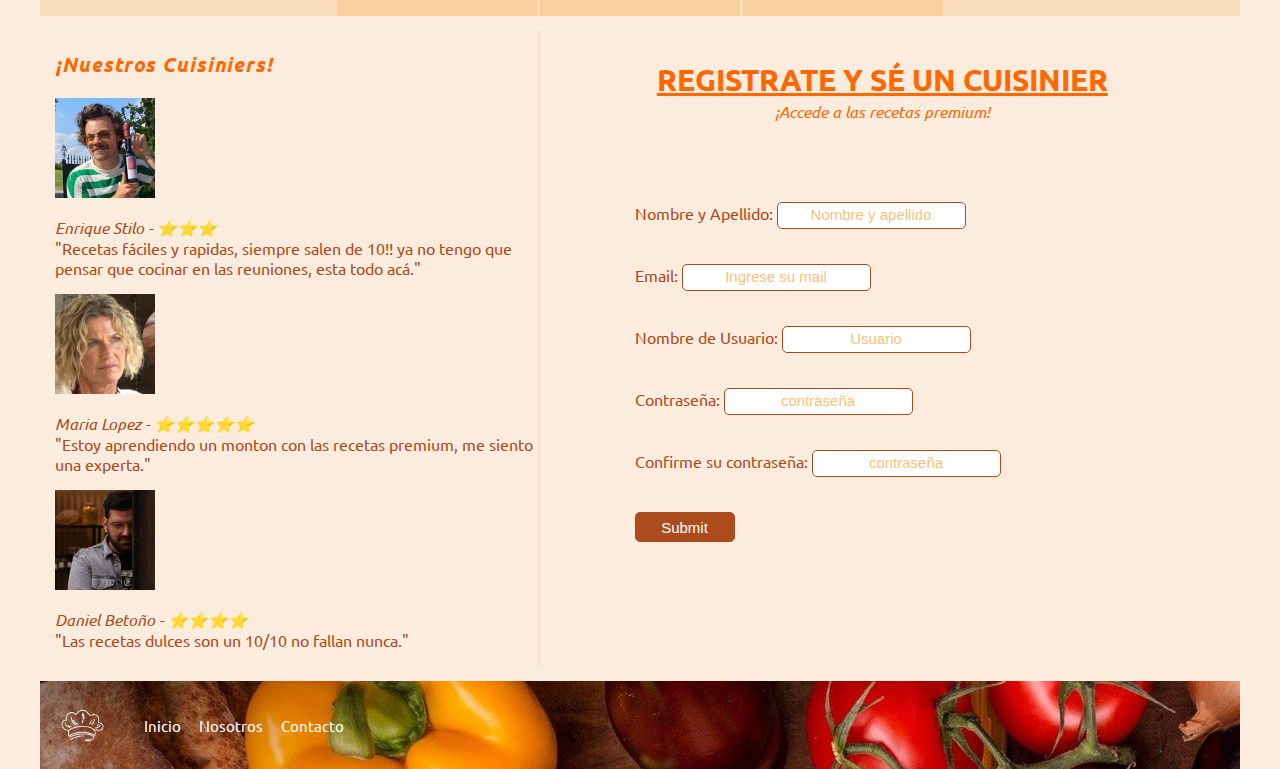
==== commit 4362067e: "commit" ====
--- a/index.html
+++ b/index.html
@@ -14,14 +14,7 @@
         <nav>
             <img class="logo" src="./img/logow.png">
             <ul class="list-nav">
-                <li>
-                    <a href="#">Inciar sesión</a>
-                <ul class="submenu">
-                    <li><input type="text" placeholder="Usuario"></li>
-                    <li><input type="password" placeholder="Contraseña"></li>
-                    <li><input class="enviar" type="submit"></li>
-                </ul>
-                </li>
+                <li><a href="./paginas secundarias/login.html">Inciar sesión</a></li>
                 <li><a href="#Registarse">Registrarse</a></li>
                 <li><a href="#Recetas">Recetas</a></li>
                 <li><a href="#Curiosidades">Curiosidades</a></li>
@@ -129,19 +122,19 @@
             <form>
                 <ul>
                     <li> 
-                        <label>Nombre y Apellido :</label> <input type="text" placeholder="Nombre y apellido">
+                        <label>Nombre y Apellido:</label> <input type="text" placeholder="Nombre y apellido">
                     </li>
                     <li>
-                        <label>Email :</label> <input type="email" placeholder="Ingrese su mail">
+                        <label>Email:</label> <input type="email" placeholder="Ingrese su mail">
                     </li>
                     <li>
-                        <label>Nombre de Usuario :</label> <input type="text" placeholder="Usuario">
+                        <label>Nombre de Usuario:</label> <input type="text" placeholder="Usuario">
                     </li>
                     <li>
-                        <label>Contraseña :</label> <input type="password" placeholder="contraseña">
+                        <label>Contraseña:</label> <input type="password" placeholder="contraseña">
                     </li>
                     <li>
-                        <label>Confirme su contraseña :</label> <input type="password" placeholder="contraseña">
+                        <label>Confirme su contraseña:</label> <input type="password" placeholder="contraseña">
                     </li>
                     <li>
                         <input class="enviar" type="submit">
@@ -159,10 +152,7 @@
                 <ul class="list-ft">
                     <li><a href="#Inicio">Inicio</a></li>
                     <li> <a href="./paginas secundarias/ps6.html">Nosotros</a></li>
-                    <li><a href="#">Contacto</a>
-                    <ul>
-                        <li><i class="fas fa-envelope"></i> lacuisine@hotmail.com</li>
-                    </ul></li>
+                    <li><a href="./paginas secundarias/contacto.html">Contacto</a></li>
                 </ul>           
             </div>           
         </footer>
--- a/style.css
+++ b/style.css
@@ -21,11 +21,11 @@
   background-image: url("img/header.jpg");
   background-repeat: no-repeat ; 
   background-size: cover;
-  padding: 10px; 
+  padding: 10px;
+  width: 100%;
 }
 
 nav {
-  max-height: 50px;
   display: flex;
   align-items: center;
 }
@@ -68,45 +68,13 @@
   font-size: 80px;
    
 }
-/* SUBMENU NAV--------- */
-.submenu{
-  margin: 2px;
-  display: none;
-  position: absolute;
-
-}
-.submenu li{
-  float: none;
-  list-style: none;
-  margin: 2px;
-}
-.submenu input {
-  margin: 2px;
-  background: #ac4b1c;
-  border: none ;
-  width: 100px;
-}
-.submenu .enviar {
-  color: white;
-  background: #ac4b1c;
-  border: none;
-  width: 60px;
-  height: 20px;
-  padding: 2px;
-}
-.submenu input::placeholder{
-  color: white;
-}
-
-nav ul li:hover > ul {
-  display: block;
-
-}
+
 /* MAIN ----------- */
 
-main h2 {
+.main h2 {
   color: #ff6701;
   font-size: 35px;
+  margin: 7px 0;
 }
 
 .conteiner-cards {
@@ -133,7 +101,7 @@
   color: #ff6701;
   text-align: center;
   font-size: 30px;
-  margin: 5px;
+  margin: 5px 0;
 }
 
 .card a {
@@ -152,9 +120,7 @@
 /* SECTION 1 --------------- */
 
 .section-1 {
-  /* border: 1px solid black; */
-  max-width: 1366px;
-  height: 400px;
+
   /* background: rgba(245, 163, 57, 0.2); */
   margin: 15px 0;
   border-radius: 10px;
@@ -162,7 +128,7 @@
 
 .section-1 h2 {
   color: #ff6701;
-  margin: 15px 7px 7px 7px;
+  margin: 15px 0 7px 0;
   padding: 25px 7px 7px 7px;
   font-size: 30px;
   letter-spacing: 3px;
@@ -177,7 +143,6 @@
 
 .info-princ {
   width: 600px;
-  height: 320px;
   text-align: center;
 }
 
@@ -280,14 +245,13 @@
 /* SECTION-3 ------------------------ */
 
 .section-3 {
-  /* max-width: 1366px ; */
   display: flex;
   margin: 15px;
 }
 .aside {
   /* border: 1px solid black; */
   box-shadow:inset -3px 0px 3px -3px rgba(245, 163, 57, 0.7);
-  max-width: 500px ;
+   max-width: 500px ; 
   
 }
 .aside img {
@@ -313,9 +277,7 @@
 /* ----------------- */
 
 .registrarse {
-  /* border: 1px solid black; */
-  width: 500px;
-  height: 500px;
+  width: 100%;
 }
 .registrarse h3 {
    color: #ff6701;
@@ -376,10 +338,10 @@
 /* FOOTER ----------------- */
 footer {
   background: url(./img/header.jpg);
-  height: 80px;
   display: flex;
   justify-content: start;
   align-items: center;
+  width: 100%;
 }
 .logo {
   margin: 20px;
@@ -416,18 +378,9 @@
   text-align: center;
 }
 
-/* SUBMENU FOOTER -------- */
-.list-ft ul li {
-  list-style: none;
-  color: white;
-  letter-spacing: 1px;
-}
-
 /* MEDIA QUERIE EJAWr */
 @media (max-width: 1024px) {
-  .conteiner {
-    max-width: 1024px;
-  }
+
   h1 {
     margin: 15px;
   }
@@ -446,10 +399,6 @@
 }
 
 @media (max-width:768px) {
-.conteiner {
-  max-width: 768px;
-  margin: 0 auto;
-}
 
 video {
   width: 300px;
@@ -466,7 +415,6 @@
 }
 
 .registrarse {
-  height: 320px;
   margin: 5px;
 }
 .registrarse div {
@@ -480,13 +428,16 @@
   margin: 10px;
 }
 
-
 }
 
 @media (max-width: 500px) {
 
   /* HEADER */
-  
+  h3 {
+    font-size: 20px;
+    padding: 2px;
+    margin: 0;
+  }
   header h1 {
     font-size: 45px;
   }
@@ -528,12 +479,12 @@
     display: flex;
     flex-direction: column;
   }
-.registrarse h3 {
-  margin: 2px;
-}
+
+  .section-3 p {
+    margin: 2px;
+  }
   .registrarse {
     width: 100%;
-    height: 320px;
     margin: 5px;
   }
 
@@ -546,7 +497,7 @@
   }
 
   .registrarse li {
-    margin: 10px 0;
+    margin: 5px 0;
   }
 
 /* FOOTER */
@@ -556,13 +507,14 @@
   footer  {
     padding: 10px;
     width: 100%;
-  }
+}
   footer a,
   footer ul ul li{
     width: 100%;
     text-align: justify;
     font-size: 12px;
-  } 
+} 
   .logo {
     margin: 2px;
+}
 }